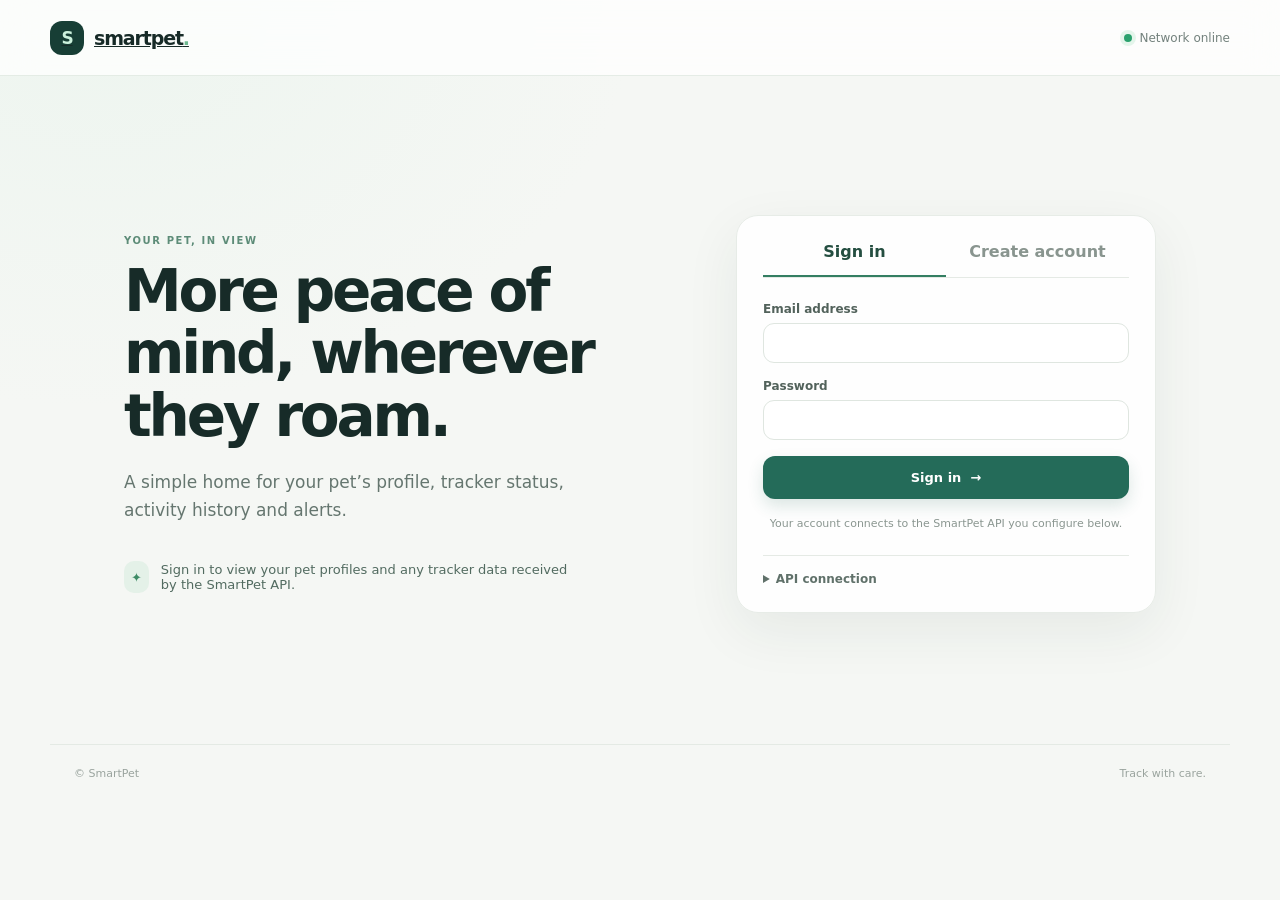
==== app.html @ 24541431 "Add files via upload" ====
<!doctype html>
<html lang="en">
<head>
  <meta charset="utf-8">
  <meta name="viewport" content="width=device-width, initial-scale=1, viewport-fit=cover">
  <meta name="theme-color" content="#102b27">
  <meta name="description" content="SmartPet owner dashboard for pet profiles, tracker status, telemetry and alerts.">
  <meta name="apple-mobile-web-app-capable" content="yes">
  <meta name="apple-mobile-web-app-title" content="SmartPet">
  <meta name="apple-mobile-web-app-status-bar-style" content="default">
  <link rel="manifest" href="manifest.webmanifest">
  <link rel="icon" href="icon.svg" type="image/svg+xml">
  <link rel="apple-touch-icon" href="icon-180.png">
  <link rel="stylesheet" href="app.css">
  <title>SmartPet · Owner dashboard</title>
</head>
<body>
  <header class="topbar">
    <a class="brand" href="app.html" aria-label="SmartPet home"><span class="brand-mark">S</span><span>smartpet<span class="brand-dot">.</span></span></a>
    <div class="top-actions"><span id="connection" class="connection" aria-live="polite" aria-label="Network status"><i></i> Checking connection</span><button id="install-button" class="button button-quiet hidden" type="button">Install app</button><button id="logout-button" class="button button-quiet hidden" type="button">Sign out</button></div>
  </header>

  <main>
    <section id="auth-view" class="auth-layout">
      <div class="auth-copy">
        <p class="eyebrow">YOUR PET, IN VIEW</p>
        <h1>More peace of mind, wherever they roam.</h1>
        <p class="lead">A simple home for your pet’s profile, tracker status, activity history and alerts.</p>
        <div class="auth-note"><span class="note-icon">✦</span><span>Sign in to view your pet profiles and any tracker data received by the SmartPet API.</span></div>
      </div>
      <div class="auth-card">
        <div class="auth-tabs" role="tablist"><button class="auth-tab active" id="login-tab" role="tab" aria-selected="true">Sign in</button><button class="auth-tab" id="signup-tab" role="tab" aria-selected="false">Create account</button></div>
        <form id="auth-form" class="form-stack">
          <div id="name-fields" class="name-fields hidden"><label>First name<input name="first_name" autocomplete="given-name"></label><label>Last name<input name="last_name" autocomplete="family-name"></label></div>
          <label>Email address<input name="email" type="email" autocomplete="email" required></label>
          <label>Password<input name="password" type="password" minlength="8" autocomplete="current-password" required></label>
          <button class="button button-primary button-wide" type="submit" id="auth-submit">Sign in <span aria-hidden="true">→</span></button>
          <p class="form-help">Your account connects to the SmartPet API you configure below.</p>
        </form>
        <details class="api-settings"><summary>API connection</summary><label>Backend URL<input id="api-url" type="url" placeholder="http://localhost:8000" autocomplete="url"></label><p>For an Android emulator use <code>http://10.0.2.2:8000</code>. The web app and API must be served over HTTPS in production.</p></details>
        <p id="auth-error" class="message error hidden" role="alert"></p>
      </div>
    </section>

    <section id="dashboard-view" class="dashboard hidden">
      <div class="welcome-row"><div><p class="eyebrow">SMARTPET OWNER DASHBOARD</p><h1 id="greeting">Welcome back.</h1><p class="muted">Here’s how your companion is doing.</p></div><button id="refresh-button" class="button button-secondary" type="button"><span aria-hidden="true">↻</span> Refresh</button></div>
      <div id="notice" class="notice hidden" role="status"></div>
      <div class="dashboard-grid">
        <section class="panel pet-panel">
          <div class="panel-heading"><div><p class="eyebrow">YOUR PETS</p><h2>Pet profiles</h2></div><button id="add-pet-button" class="button button-primary" type="button">+ Add pet</button></div>
          <div id="pet-list" class="pet-list"><div class="skeleton"></div></div>
          <form id="pet-form" class="inline-form hidden"><label>Pet name<input name="name" required maxlength="80" placeholder="e.g. Momo"></label><label>Breed<input name="breed" maxlength="100" placeholder="Optional"></label><button class="button button-primary" type="submit">Save pet</button><button id="cancel-pet" class="button button-quiet" type="button">Cancel</button></form>
        </section>
        <section class="panel tracker-panel">
          <div class="panel-heading"><div><p class="eyebrow">TRACKER</p><h2>Device status</h2></div><span id="device-status" class="status-badge status-muted">Not paired</span></div>
          <div id="device-content" class="empty-state"><span class="empty-icon">⌁</span><h3>Connect a tracker</h3><p>Pair a device to view its battery, last check-in and telemetry.</p><button id="pair-button" class="button button-secondary" type="button">Pair tracker</button></div>
          <form id="pair-form" class="inline-form hidden"><label>Device code<input name="device_code" required minlength="3" maxlength="64" placeholder="SP-0001"></label><button class="button button-primary" type="submit">Pair device</button><button id="cancel-pair" class="button button-quiet" type="button">Cancel</button></form>
        </section>
        <section class="panel telemetry-panel">
          <div class="panel-heading"><div><p class="eyebrow">LATEST CHECK-IN</p><h2>Activity & location</h2></div><span id="data-label" class="data-label">Waiting for data</span></div>
          <div id="telemetry-content" class="telemetry-empty"><div class="empty-icon">⌖</div><p>Telemetry will appear here when the device sends its first check-in.</p></div>
          <div id="telemetry-metrics" class="metrics hidden"></div>
        </section>
        <section class="panel alerts-panel">
          <div class="panel-heading"><div><p class="eyebrow">UPDATES</p><h2>Recent alerts</h2></div><span id="alert-count" class="count-badge">0</span></div>
          <div id="alert-list" class="alert-list"><p class="muted">No alerts yet.</p></div>
        </section>
      </div>
      <p class="safety-copy">Telemetry is shown from the SmartPet API. Command acceptance does not confirm that a broker or tracker received or executed it. This prototype is not a substitute for a validated pet safety device.</p>
    </section>
  </main>
  <footer><span>© SmartPet</span><span>Track with care.</span></footer>
  <div id="toast" class="toast" role="status" aria-live="polite"></div>
  <script src="app.js" defer></script>
</body>
</html>
---- app.css ----
:root{font-family:system-ui,-apple-system,'Segoe UI',sans-serif;color:#172b28;background:#f5f7f4;font-synthesis:none;text-rendering:optimizeLegibility;--ink:#172b28;--muted:#73817d;--line:#e5eae5;--green:#246b59;--mint:#e9f4ee;--white:#fff;--amber:#a7641b;--shadow:0 18px 55px rgba(26,53,45,.07)}
*{box-sizing:border-box}body{margin:0;min-height:100vh;background:radial-gradient(ellipse at 8% 0%,#edf5ef 0,transparent 32%),#f5f7f4}button,input{font:inherit}button{cursor:pointer}.hidden{display:none!important}.topbar{height:76px;padding:0 max(24px,calc((100vw - 1180px)/2));display:flex;align-items:center;justify-content:space-between;border-bottom:1px solid rgba(221,230,222,.75);background:rgba(255,255,255,.74);backdrop-filter:blur(18px);position:sticky;top:0;z-index:5}.brand{display:flex;gap:10px;align-items:center;color:var(--ink);font:800 19px system-ui,sans-serif;letter-spacing:-.06em}.brand-mark{height:34px;width:34px;display:grid;place-items:center;border-radius:12px;background:#173e35;color:#ccf1dc;font:800 17px system-ui}.brand-dot{color:#6db990}.top-actions{display:flex;align-items:center;gap:12px}.connection{font-size:12px;color:var(--muted);display:flex;gap:7px;align-items:center}.connection i{width:8px;height:8px;border-radius:50%;background:#aab4af}.connection.online i{background:#2aa16d;box-shadow:0 0 0 4px #e4f5eb}.button{border:0;border-radius:12px;padding:11px 15px;font-weight:700;font-size:13px;transition:.18s ease;display:inline-flex;align-items:center;justify-content:center;gap:9px}.button:hover{transform:translateY(-1px)}.button-primary{background:var(--green);color:#fff;box-shadow:0 7px 16px rgba(36,107,89,.16)}.button-secondary{border:1px solid #d9e3dc;background:white;color:#31574c}.button-quiet{background:transparent;color:#53665f}.button-wide{width:100%;padding:14px}.auth-layout{max-width:1080px;margin:78px auto 70px;padding:0 24px;display:grid;grid-template-columns:1fr 420px;gap:80px;align-items:center;min-height:520px}.auth-copy h1,.welcome-row h1{font:800 clamp(38px,5vw,58px)/1.08 system-ui,sans-serif;letter-spacing:-.055em;margin:14px 0 20px;max-width:620px}.lead{font-size:17px;line-height:1.7;color:#65766f;max-width:490px}.eyebrow{font-size:10px;letter-spacing:.16em;color:#5d8c78;font-weight:700;margin:0 0 8px}.auth-note{display:flex;gap:12px;align-items:center;color:#526b60;font-size:13px;max-width:460px;margin-top:36px}.note-icon{height:32px;width:32px;display:grid;place-items:center;border-radius:10px;background:#e4f1e8;color:#3e8b66}.auth-card,.panel{background:rgba(255,255,255,.9);border:1px solid #e7ece7;border-radius:22px;box-shadow:var(--shadow)}.auth-card{padding:26px}.auth-tabs{display:grid;grid-template-columns:1fr 1fr;border-bottom:1px solid var(--line);margin-bottom:24px}.auth-tab{border:0;background:none;padding:0 4px 14px;color:#89958f;font-weight:700;border-bottom:2px solid transparent}.auth-tab.active{color:#244e40;border-color:#347e62}.form-stack{display:grid;gap:16px}.form-stack label,.inline-form label,.api-settings label{font-size:12px;font-weight:700;color:#52625b;display:grid;gap:7px}.form-stack input,.inline-form input,.api-settings input{width:100%;border:1px solid #dfe6e0;border-radius:11px;padding:12px 13px;color:var(--ink);outline:0;background:#fff}.form-stack input:focus,.inline-form input:focus,.api-settings input:focus{border-color:#63a184;box-shadow:0 0 0 3px #e5f2e9}.form-help{font-size:11px;line-height:1.6;color:#8a9690;margin:0;text-align:center}.name-fields{display:grid;grid-template-columns:1fr 1fr;gap:12px}.api-settings{margin-top:22px;border-top:1px solid var(--line);padding-top:16px;font-size:12px;color:#7c8982}.api-settings summary{cursor:pointer;font-weight:700;color:#60716a}.api-settings label{margin-top:14px}.api-settings p{line-height:1.5}code{background:#f0f3f0;padding:2px 5px;border-radius:4px}.message{font-size:12px;padding:10px 12px;border-radius:10px;line-height:1.5}.error{background:#fff0ed;color:#a44435}.dashboard{max-width:1180px;padding:46px 24px 32px;margin:auto}.welcome-row{display:flex;align-items:center;justify-content:space-between;margin-bottom:28px}.welcome-row h1{font-size:38px;margin:8px 0}.muted{color:var(--muted);font-size:13px}.notice{margin-bottom:20px;padding:12px 16px;border-radius:12px;background:#fff4e7;color:#885a24;font-size:13px}.dashboard-grid{display:grid;grid-template-columns:1fr 1fr;gap:18px}.panel{padding:23px;min-height:255px}.panel-heading{display:flex;align-items:center;justify-content:space-between;gap:12px;margin-bottom:20px}.panel-heading h2{font:700 19px system-ui,sans-serif;letter-spacing:-.025em;margin:0}.panel-heading .eyebrow{margin-bottom:5px}.status-badge,.count-badge,.data-label{border-radius:999px;padding:7px 10px;font-size:10px;font-weight:700;white-space:nowrap}.status-muted{background:#f0f2ef;color:#75817b}.status-good{background:#e7f5eb;color:#30724d}.status-warn{background:#fff2df;color:#9d661d}.count-badge{background:#eff4ef;color:#47705f;min-width:28px;text-align:center}.pet-list{display:grid;gap:10px}.pet-card{border:1px solid #e9eeea;border-radius:14px;padding:14px;display:flex;align-items:center;justify-content:space-between;gap:10px}.pet-main{display:flex;align-items:center;gap:11px;min-width:0}.pet-avatar{width:41px;height:41px;border-radius:13px;background:#e8f2e9;display:grid;place-items:center;font-size:20px}.pet-name{font-weight:700;font-size:14px}.pet-meta{font-size:11px;color:#849089;margin-top:3px}.pet-select{border:1px solid #e1e8e1;background:white;color:#426653;border-radius:9px;padding:7px 10px;font-size:11px;font-weight:700}.empty-state,.telemetry-empty{min-height:155px;display:flex;flex-direction:column;align-items:center;justify-content:center;text-align:center}.empty-icon{font-size:30px;color:#7fa38d;background:#eef5ee;border-radius:15px;width:48px;height:48px;display:grid;place-items:center}.empty-state h3{font:700 15px system-ui;margin:12px 0 3px}.empty-state p,.telemetry-empty p{font-size:12px;color:#86928c;max-width:280px;line-height:1.55;margin:4px 0 14px}.inline-form{margin-top:15px;border-top:1px solid var(--line);padding-top:15px;display:flex;gap:10px;align-items:end;flex-wrap:wrap}.inline-form label{flex:1;min-width:145px}.inline-form input{padding:10px}.telemetry-panel{min-height:300px}.telemetry-empty{min-height:180px}.metrics{display:grid;grid-template-columns:repeat(2,1fr);gap:10px}.metric{padding:13px;border-radius:13px;background:#f7f9f6}.metric-label{font-size:10px;color:#849089}.metric-value{font:700 19px system-ui;margin-top:6px;letter-spacing:-.03em}.metric-unit{font-size:10px;color:#839087;margin-left:4px;font-weight:500}.map-link{display:inline-flex;margin-top:14px;text-decoration:none;color:#35775b;font-size:12px;font-weight:700}.data-label{background:#f1f4f0;color:#75817b}.alert-list{display:grid;gap:9px}.alert-item{padding:12px;border:1px solid #e9eeea;border-radius:12px}.alert-title{font-size:12px;font-weight:700}.alert-message{font-size:11px;color:#78867f;line-height:1.45;margin-top:5px}.alert-time{font-size:10px;color:#9ba59f;margin-top:7px}.safety-copy{text-align:center;font-size:11px;line-height:1.6;color:#9aa59f;margin:24px auto 0;max-width:700px}.skeleton{height:70px;border-radius:13px;background:linear-gradient(90deg,#f1f4f0,#f8faf7,#f1f4f0);background-size:200% 100%;animation:shine 1.5s infinite}@keyframes shine{to{background-position:-200% 0}}footer{max-width:1180px;margin:30px auto 0;padding:22px 24px 28px;border-top:1px solid #e4eae4;color:#9aa49e;font-size:11px;display:flex;justify-content:space-between}.toast{position:fixed;left:50%;bottom:24px;transform:translate(-50%,15px);opacity:0;pointer-events:none;background:#183e34;color:#fff;border-radius:12px;padding:12px 17px;font-size:12px;box-shadow:0 12px 30px #173d3230;transition:.2s;z-index:10;max-width:calc(100vw - 32px)}.toast.show{opacity:1;transform:translate(-50%,0)}
@media(max-width:760px){.topbar{height:64px;padding:0 16px}.auth-layout{grid-template-columns:1fr;gap:30px;margin:42px auto;padding:0 18px;min-height:unset}.auth-copy h1{font-size:39px}.auth-note{margin-top:22px}.auth-card{padding:21px}.dashboard{padding:32px 16px}.dashboard-grid{grid-template-columns:1fr}.welcome-row{align-items:flex-end}.welcome-row h1{font-size:29px}.welcome-row .muted{font-size:12px}.panel{padding:19px}.connection{font-size:0;gap:0}.connection i{width:9px;height:9px}.button{padding:10px 12px}.inline-form{align-items:stretch}.inline-form .button{flex:1}footer{padding:20px 16px}.pet-card{align-items:flex-start}.pet-select{padding:7px}}
@media(prefers-reduced-motion:reduce){*,*::before,*::after{animation-duration:.01ms!important;scroll-behavior:auto!important;transition-duration:.01ms!important}}
.device-actions{display:flex;gap:9px;flex-wrap:wrap;margin-top:16px}
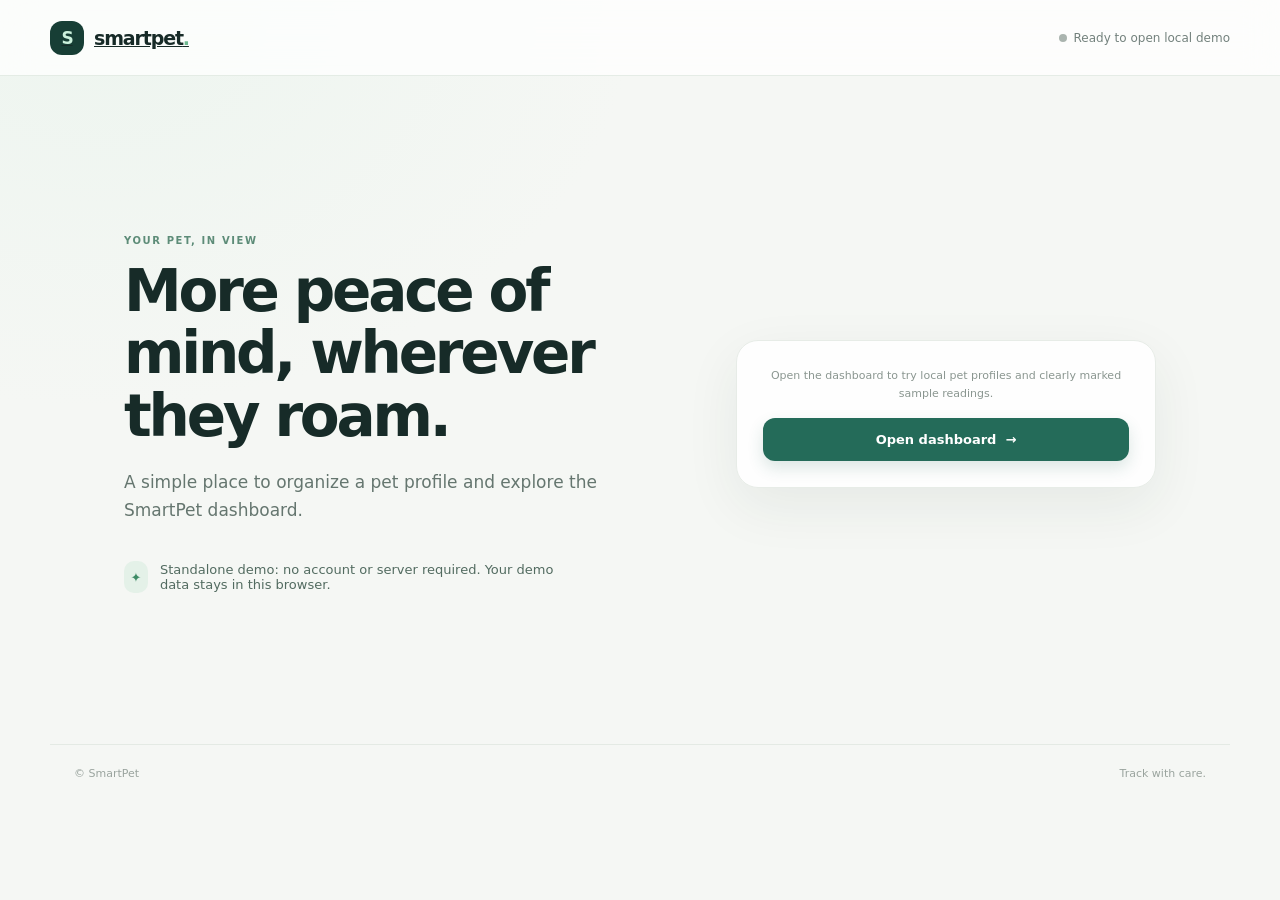
==== commit ab4b6a88: "Add files via upload" ====
--- a/app.html
+++ b/app.html
@@ -25,26 +25,21 @@
       <div class="auth-copy">
         <p class="eyebrow">YOUR PET, IN VIEW</p>
         <h1>More peace of mind, wherever they roam.</h1>
-        <p class="lead">A simple home for your pet’s profile, tracker status, activity history and alerts.</p>
-        <div class="auth-note"><span class="note-icon">✦</span><span>Sign in to view your pet profiles and any tracker data received by the SmartPet API.</span></div>
+        <p class="lead">A simple place to organize a pet profile and explore the SmartPet dashboard.</p>
+        <div class="auth-note"><span class="note-icon">✦</span><span>Standalone demo: no account or server required. Your demo data stays in this browser.</span></div>
       </div>
       <div class="auth-card">
-        <div class="auth-tabs" role="tablist"><button class="auth-tab active" id="login-tab" role="tab" aria-selected="true">Sign in</button><button class="auth-tab" id="signup-tab" role="tab" aria-selected="false">Create account</button></div>
         <form id="auth-form" class="form-stack">
-          <div id="name-fields" class="name-fields hidden"><label>First name<input name="first_name" autocomplete="given-name"></label><label>Last name<input name="last_name" autocomplete="family-name"></label></div>
-          <label>Email address<input name="email" type="email" autocomplete="email" required></label>
-          <label>Password<input name="password" type="password" minlength="8" autocomplete="current-password" required></label>
-          <button class="button button-primary button-wide" type="submit" id="auth-submit">Sign in <span aria-hidden="true">→</span></button>
-          <p class="form-help">Your account connects to the SmartPet API you configure below.</p>
+          <p class="form-help">Open the dashboard to try local pet profiles and clearly marked sample readings.</p>
+          <button class="button button-primary button-wide" type="submit" id="auth-submit">Open dashboard <span aria-hidden="true">→</span></button>
         </form>
-        <details class="api-settings"><summary>API connection</summary><label>Backend URL<input id="api-url" type="url" placeholder="http://localhost:8000" autocomplete="url"></label><p>For an Android emulator use <code>http://10.0.2.2:8000</code>. The web app and API must be served over HTTPS in production.</p></details>
         <p id="auth-error" class="message error hidden" role="alert"></p>
       </div>
     </section>
 
     <section id="dashboard-view" class="dashboard hidden">
       <div class="welcome-row"><div><p class="eyebrow">SMARTPET OWNER DASHBOARD</p><h1 id="greeting">Welcome back.</h1><p class="muted">Here’s how your companion is doing.</p></div><button id="refresh-button" class="button button-secondary" type="button"><span aria-hidden="true">↻</span> Refresh</button></div>
-      <div id="notice" class="notice hidden" role="status"></div>
+      <div id="notice" class="notice" role="status">Standalone demo · sample readings only · no tracker is connected. Pet profiles are saved in this browser.</div>
       <div class="dashboard-grid">
         <section class="panel pet-panel">
           <div class="panel-heading"><div><p class="eyebrow">YOUR PETS</p><h2>Pet profiles</h2></div><button id="add-pet-button" class="button button-primary" type="button">+ Add pet</button></div>
@@ -66,7 +61,7 @@
           <div id="alert-list" class="alert-list"><p class="muted">No alerts yet.</p></div>
         </section>
       </div>
-      <p class="safety-copy">Telemetry is shown from the SmartPet API. Command acceptance does not confirm that a broker or tracker received or executed it. This prototype is not a substitute for a validated pet safety device.</p>
+      <p class="safety-copy">This is a browser-only demo. Readings and alerts are examples, and tracker actions are simulations. Data is stored on this device and is not synced to an account or tracker. Do not use it for pet safety decisions.</p>
     </section>
   </main>
   <footer><span>© SmartPet</span><span>Track with care.</span></footer>
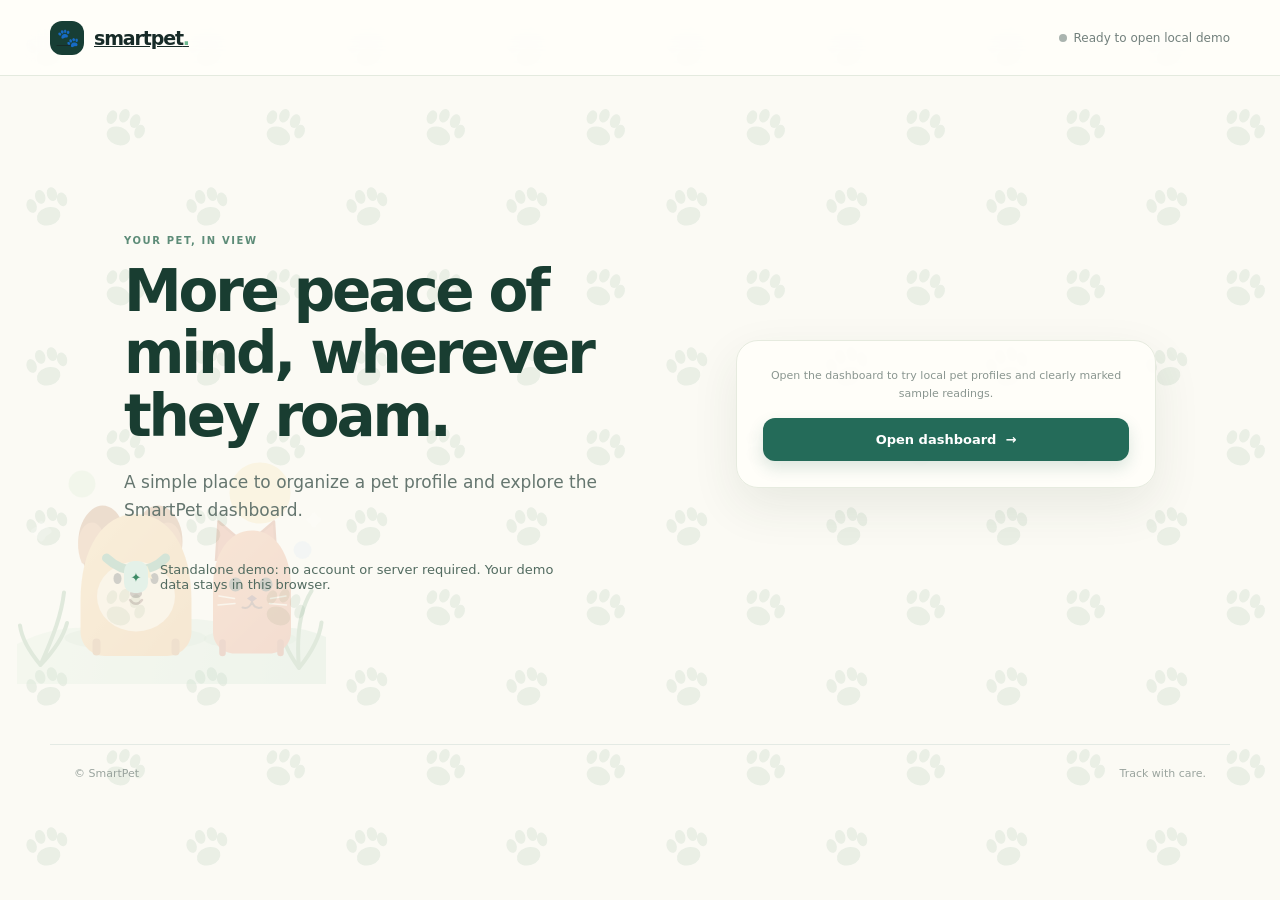
==== commit 5c3ee9ea: "Add files via upload" ====
--- a/app.html
+++ b/app.html
@@ -4,7 +4,7 @@
   <meta charset="utf-8">
   <meta name="viewport" content="width=device-width, initial-scale=1, viewport-fit=cover">
   <meta name="theme-color" content="#102b27">
-  <meta name="description" content="SmartPet owner dashboard for pet profiles, tracker status, telemetry and alerts.">
+  <meta name="description" content="Explore the SmartPet browser demo for local pet profiles and illustrative activity cards.">
   <meta name="apple-mobile-web-app-capable" content="yes">
   <meta name="apple-mobile-web-app-title" content="SmartPet">
   <meta name="apple-mobile-web-app-status-bar-style" content="default">
@@ -16,7 +16,7 @@
 </head>
 <body>
   <header class="topbar">
-    <a class="brand" href="app.html" aria-label="SmartPet home"><span class="brand-mark">S</span><span>smartpet<span class="brand-dot">.</span></span></a>
+    <a class="brand" href="./" aria-label="SmartPet home"><span class="brand-mark">🐾</span><span>smartpet<span class="brand-dot">.</span></span></a>
     <div class="top-actions"><span id="connection" class="connection" aria-live="polite" aria-label="Network status"><i></i> Checking connection</span><button id="install-button" class="button button-quiet hidden" type="button">Install app</button><button id="logout-button" class="button button-quiet hidden" type="button">Sign out</button></div>
   </header>
 
--- a/app.css
+++ b/app.css
@@ -3,3 +3,6 @@
 @media(max-width:760px){.topbar{height:64px;padding:0 16px}.auth-layout{grid-template-columns:1fr;gap:30px;margin:42px auto;padding:0 18px;min-height:unset}.auth-copy h1{font-size:39px}.auth-note{margin-top:22px}.auth-card{padding:21px}.dashboard{padding:32px 16px}.dashboard-grid{grid-template-columns:1fr}.welcome-row{align-items:flex-end}.welcome-row h1{font-size:29px}.welcome-row .muted{font-size:12px}.panel{padding:19px}.connection{font-size:0;gap:0}.connection i{width:9px;height:9px}.button{padding:10px 12px}.inline-form{align-items:stretch}.inline-form .button{flex:1}footer{padding:20px 16px}.pet-card{align-items:flex-start}.pet-select{padding:7px}}
 @media(prefers-reduced-motion:reduce){*,*::before,*::after{animation-duration:.01ms!important;scroll-behavior:auto!important;transition-duration:.01ms!important}}
 .device-actions{display:flex;gap:9px;flex-wrap:wrap;margin-top:16px}
+/* Warm animal-friendly dashboard treatment */
+body{background:#fbfaf4 url("paw-pattern.svg") repeat;background-size:160px}.topbar{background:rgba(255,254,250,.88);border-color:#e4eadf}.brand-mark{font-size:18px}.auth-layout{position:relative;isolation:isolate}.auth-layout:before{content:"";position:absolute;z-index:-1;left:-110px;bottom:-40px;width:360px;height:280px;background:url("animal-scene.svg") center/contain no-repeat;opacity:.22;pointer-events:none}.auth-copy h1{color:#193d31}.auth-card,.panel{background:rgba(255,254,250,.94);border-color:#e6ebdf;box-shadow:0 18px 48px rgba(41,72,48,.09)}.dashboard{position:relative}.welcome-row .eyebrow{color:#648674}.welcome-row h1{color:#1b4133}.notice{background:#f2f6e6;color:#54704c;border:1px solid #e2ebd4}.panel{transition:transform .2s ease,box-shadow .2s ease}.panel:hover{transform:translateY(-2px);box-shadow:0 24px 58px rgba(41,72,48,.12)}.pet-card{background:#fffef9}.pet-select:hover,.button-secondary:hover{border-color:#a8c99d;background:#f5f8ee}.metric{background:#f5f7ed}.alert-item{background:#fffef9}.status-warn{background:#fff1d8;color:#936321}.safety-copy{color:#758479}
+@media(max-width:760px){.auth-layout:before{left:auto;right:-80px;bottom:150px;width:260px;height:200px;opacity:.13}}
